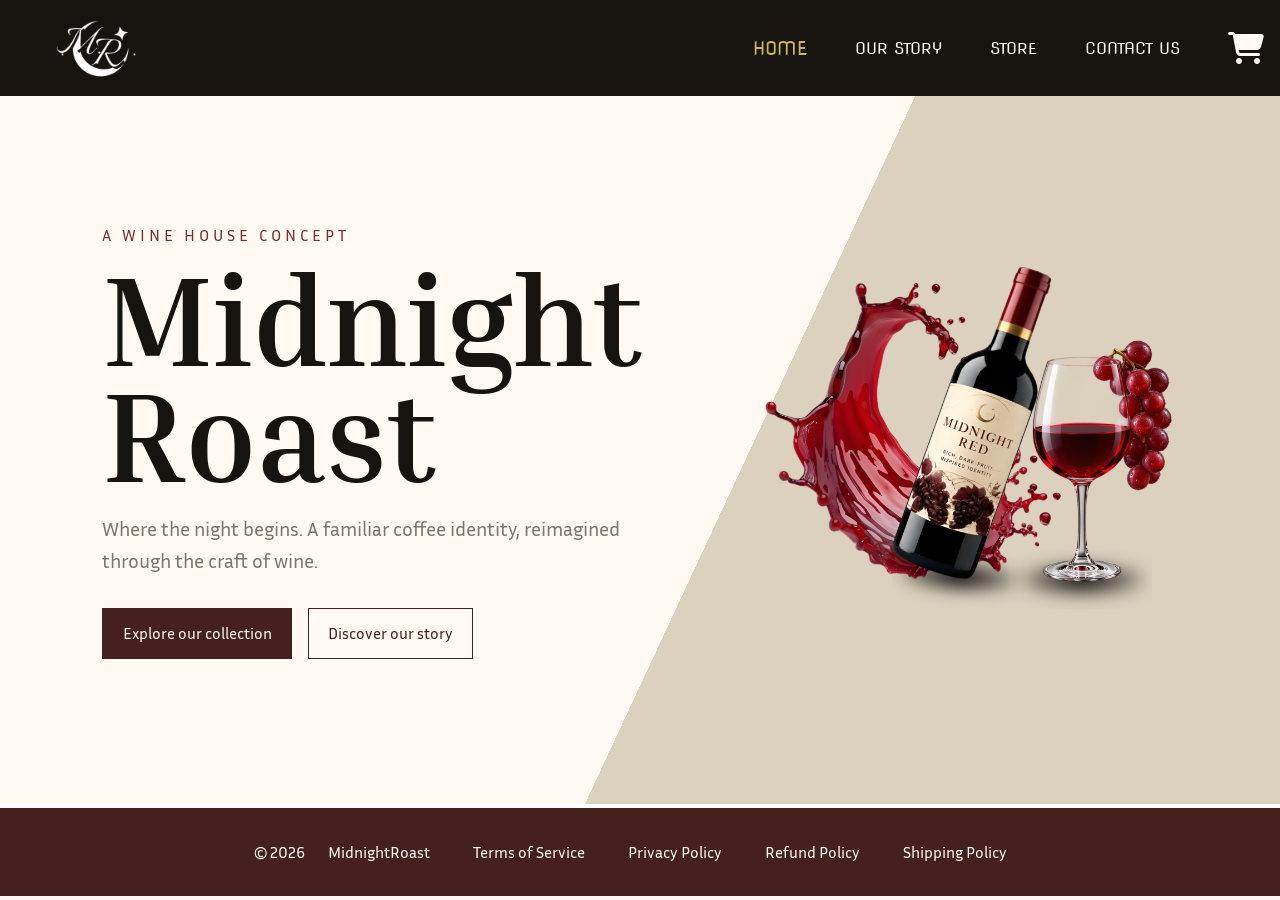
==== index.html @ fdf9b366 "major changes" ====
﻿<!DOCTYPE html>
<html lang="en">
<head>
    <meta charset="UTF-8">
    <meta name="viewport" content="width=device-width, initial-scale=1.0">
    <meta name="description" content="Explore Midnight Roast wines, our story, store, and contact information.">
    <title>Midnight Roast | Welcome</title>
    <link rel="stylesheet" href="styles/main.css">
    <link rel="stylesheet" href="styles/home.css">
    <link href="https://fonts.googleapis.com/css2?family=Nova+Flat&display=swap" rel="stylesheet">
    <link href="https://fonts.googleapis.com/css2?family=Inria+Sans:wght@300;400;700&display=swap" rel="stylesheet">
    <link href="https://fonts.googleapis.com/css2?family=Inria+Serif:wght@300;400;700&display=swap" rel="stylesheet">
    <link href="https://cdnjs.cloudflare.com/ajax/libs/font-awesome/6.4.0/css/all.min.css" rel="stylesheet">
</head>
<body class="home-page" data-root="" data-active-page="home">
    <div data-component="header"></div>

    <main class="site-entry">
        <section class="site-entry__content" aria-labelledby="welcome-title">
            <p class="site-entry__eyebrow">A WINE HOUSE CONCEPT</p>
            <h1 id="welcome-title">Midnight<br>Roast</h1>
            <p>Where the night begins. A familiar coffee identity, reimagined through the craft of wine.</p>
            <nav class="site-entry__links" aria-label="Explore Midnight Roast">
                <a href="pages/main-page.html">Explore our collection</a>
                <a href="pages/our-story.html">Discover our story</a>
            </nav>
        </section>
        <img class="site-entry__image" src="img/wine.png" alt="A bottle from the Midnight Roast wine collection">
    </main>

    <div data-component="auth-modal"></div>
    <div data-component="footer"></div>
    <script src="components/components.js" defer></script>
    <script src="scripts/index.js" defer></script>
</body>
</html>
---- styles/main.css ----
body {
    margin: 0%;
    padding: 0%;
    background-color: #FFF9F2;
}

body > main > .sec1 {
    padding-top: 7rem;
}
.site-entry {
    display: flex;
    min-height: calc(100vh - 6rem);
    box-sizing: border-box;
    align-items: center;
    justify-content: center;
    gap: clamp(2rem, 7vw, 8rem);
    padding: 8rem 8vw 4rem;
    background: linear-gradient(115deg, #FFF9F2 58%, #DCD1BF 58%);
}
.site-entry__content {
    max-width: 36rem;
}
.site-entry__eyebrow {
    color: #782E2E;
    font-family: 'Inria Sans', sans-serif;
    letter-spacing: .25rem;
}
.site-entry__content h1 {
    margin: 1rem 0;
    color: #17140F;
    font-family: 'Inria Serif', serif;
    font-size: clamp(4rem, 10vw, 8rem);
    line-height: .9;
}
.site-entry__content > p:not(.site-entry__eyebrow) {
    color: #7A786D;
    font-family: 'Inria Sans', sans-serif;
    font-size: 1.25rem;
    line-height: 1.6;
}
.site-entry__links {
    display: flex;
    flex-wrap: wrap;
    gap: 1rem;
    margin-top: 2rem;
}
.site-entry__links a {
    padding: .9rem 1.2rem;
    border: 1px solid #46201F;
    background: #46201F;
    color: #FFF9F2;
    font-family: 'Inria Sans', sans-serif;
    text-decoration: none;
}
.site-entry__links a + a {
    background: transparent;
    color: #46201F;
}
.site-entry__image {
    width: min(34vw, 26rem);
    max-height: 65vh;
    object-fit: contain;
}
@media (max-width: 700px) {
    .site-entry {
        flex-direction: column;
        align-items: flex-start;
        gap: 1rem;
        background: #FFF9F2;
        padding-inline: 7vw;
    }
    .site-entry__image {
        align-self: center;
        width: min(70vw, 20rem);
        max-height: 35vh;
    }
}
header {
    position: fixed;
    display: flex;
    justify-content: center;
    align-items: center;
    background-color: #17140F;
    height: 6rem; width: 100%;
    top: 0; gap: 10rem;
    z-index: 20;
}
.Logo img {
    margin: 3rem;
    width: 100px;
    height: auto;
}
header #header {
    display: flex;
    flex-direction: row-reverse;
    width: 1100px;
}
header .menu { 
    display: flex;
    list-style: none;
    gap: 3rem;
    margin-right: 1rem;
}
header .menu li{
    align-content: center;
}
header .menu li a { 
    font-family: 'Nova Flat', sans-serif;
    font-size: 1rem; color: #FFF9F2;
    text-decoration: none;
    transition: color 0.3s;
}
header .menu li a:hover{
    color: #D2B450 ;
}
header .fa-shopping-cart {
    font-size: 2rem; color: #FFF9F2;
    transition: color 0.3s;
}
header .fa-shopping-cart:hover {
    color: #D2B450 ;
}
.auth-modal {
    position: fixed;
    inset: 0;
    width: min(90vw, 440px);
    margin: auto;
    padding: 2.5rem;
    border: 1px solid #D2B450;
    border-radius: 1rem;
    background: #FFF9F2;
    color: #17140F;
    box-shadow: 0 1.5rem 5rem rgb(0 0 0 / 35%);
    font-family: 'Inria Sans', sans-serif;
    text-align: center;
}
.auth-modal::backdrop {
    background: rgb(23 20 15 / 70%);
    backdrop-filter: blur(3px);
}
.auth-modal__close {
    position: absolute;
    top: .75rem;
    right: 1rem;
    border: 0;
    background: transparent;
    color: #46201F;
    font-size: 2rem;
    cursor: pointer;
}
.auth-modal__eyebrow {
    color: #9b7123;
    font-family: 'Nova Flat', sans-serif;
    letter-spacing: .2rem;
}
.auth-modal h2 {
    margin: 1rem 0 .5rem;
    color: #46201F;
    font-family: 'Inria Serif', serif;
    font-size: 2rem;
}
.auth-modal__actions {
    display: flex;
    justify-content: center;
    gap: 1rem;
    margin-top: 1.75rem;
}
.auth-modal__button {
    min-width: 7rem;
    padding: .8rem 1.2rem;
    border: 1px solid #46201F;
    border-radius: .35rem;
    color: #46201F;
    text-decoration: none;
    transition: background-color .2s ease, color .2s ease;
}
.auth-modal__button--primary,
.auth-modal__button:hover {
    background: #46201F;
    color: #FFF9F2;
}
.auth-modal__button--primary:hover {
    background: #782E2E;
}
footer {
    display: flex;
    justify-content: center;
    align-items: center;
    font-family: 'Inria Sans', sans-serif;
    border-top: 4px solid white;
    background-color: #46201F; padding: 20px 40px;
    font-size: 16px; height: 3rem;
}
footer nav {
    color: #FFF9F2;
}
footer a {
    padding: 0 20px;
    color: #FFF9F2;
    text-decoration: none;
    transition: color 0.3s ease;
}
footer a:hover {
  color: #D2B450;             
}
---- styles/home.css ----
#home {
    color: #D2B450 ;
    font-size: 1.1rem;
}
body.home-page .sec1 {
    display: flex;
    justify-content: center;
    align-items: center;
    position: relative;
    height: 800px;
}
.triangle {
    position: absolute;
    height: 100%;
    top: 0; right: 0; bottom: 0; left: 0;
    background: #DCD1BF;
    clip-path: polygon(76% 0, 100% 0, 100% 100%, 53% 100%);
    z-index: -1; overflow: hidden;
}
body.home-page .container1 {
    margin: 10rem;
    width: 500px;
    z-index: 1;
}
body.home-page .container1 h2 {
    font-family: 'Inria Sans', sans-serif;
    font-weight: 500; font-size: 18px; letter-spacing: 5px;
    color: #782E2E;
    margin: 0;
}
body.home-page .container1 h1 {
    font-family: 'Inria Serif', sans-serif;
    font-weight: bold; font-size: 138px; 
    color: #17140F;
    margin: 0; margin-bottom: -40px;
}
body.home-page .container1 p {
    font-family: 'Inria Sans', sans-serif;
    font-weight: bold; font-size: 26px;
    color: #7A786D;
    margin: 30; margin-top: 3rem;
}
.btn-shop {
    margin: 25px;
    border: none; 
    padding: 30px 20px;
    box-shadow: 2px 4px 6px rgba(0, 0, 0, 0.8);
    background-color: #17140F;
    color: white; font-size: 1rem; letter-spacing: 5px;
    font-family: 'Inria Sans', sans-serif;
    cursor: pointer;

    transition: transform 0.4s ease, box-shadow 0.4s ease;
    transform-origin: center;
}
.btn-shop:hover {
  transform: scale(1.15); 
  box-shadow: 4px 6px 12px rgba(0, 0, 0, 0.8);
  color: #ffc919;
}
.wine-img {
    width: 100%; max-width: 800px;
    height: auto;
    margin-right: 10rem;
}

body.home-page .sec2 {
    height: 800px; 
    margin-top: -50px;
    background-image: url('../img/winery.png');
    background-size: cover;
    background-position: center;
    background-repeat: no-repeat;
}
body.home-page .sec2 h2 {
    text-align: center;   
    font-family: 'Inria Serif', sans-serif;
    font-size: 3rem; color: white;
}
body.home-page .sec2 h3 {
    margin-top: -30px;
    text-align: center;
    font-family: 'Inria Sans', sans-serif;
    font-size: 1.5rem; font-weight: 400; color: white; 
}

body.home-page .sec3 {
    height: 1050px;
    justify-items: center;
    align-content: center;
}
body.home-page .text {
    padding: 20px;
    text-align: center;
    width: 60%; 
}
body.home-page .text h2 {
    font-family: 'Inria Serif', sans-serif;
    font-size: 2rem; color: #9b7123;
    margin: 0%;
}
body.home-page .text p {
    font-family: 'Inria Sans', sans-serif;
    font-size: 1rem; font-weight: 600; color: #782E2E; 
}
body.home-page .sec3 .container2 {
    display: flex; 
    justify-content: space-evenly;
    gap: 15rem;
}
body.home-page .sec3 .box {
    width: 20rem; height: auto;
}
body.home-page .sec3 .box img {
    box-shadow: 4px 6px 12px rgba(0, 0, 0, 0.4);
    border: 3px  solid #782E2E;
    margin-bottom: 1.5rem;
    width: 100%;
    height: auto;

    transition: transform 0.3s ease;
}
body.home-page .sec3 .box img:hover {
    border: 3px solid #9b7123;
    box-shadow: 4px 6px 12px rgba(0, 0, 0, 0.4);
    transform: scale(1.05); 
}
body.home-page .sec3 .box a {
    font-family: 'Inria Sans', sans-serif;
    font-size: 20px; font-weight: 500; color: #782E2E; 
    text-decoration: none;
}
body.home-page .sec3 .box a:hover {
    text-decoration: underline;
}
.circle-wrap {
    margin-top: 1.5rem; padding-top: 2.5rem;
    height: 250px; width: 100%;
    overflow: hidden;
    display: flex;
    justify-content: center;
    background-color: #17140F;
    border-radius: 40px;
    box-shadow: inset 0 0 5px #fff, inset 0 0 15px #ffa9c3, inset 0 0 30px #ff3e78; 
}
.circle {
    position: relative;
    justify-items: center;
    align-content: center;
    background: radial-gradient( #371146  50%, #1a0411 70%, #542268 100%);
    height: 500px; width: 500px; 
    border: 4px solid #9b7123;
    border-radius: 50%;
    overflow: hidden;
}
.wave1, .wave2, .wave3 {
    position: absolute;
    top: 10%;
    width: 700px; height: 700px;
    border-radius: 42%;
    animation: wave linear infinite;
    z-index: 0;

    transition: background 0.8s ease;
}
.wave1 {
  background: rgba(175, 49, 49, 0.5);
  animation-duration: 12s;
  opacity: 0.7;
  filter: blur(20px);
}
.wave2 {
  background: rgba(120, 46, 46, 0.5);
  animation-duration: 7s;
  opacity: 0.3;
}
.wave3 {
  background: linear-gradient(135deg, rgba(210, 180, 80, 0.5), rgba(120, 46, 46, 1));
  animation-duration: 11s;
  opacity: 0.8;
  filter: blur(30px);
}
.smallCircle {
    position: relative;
    justify-items: center;
    align-items: center;
    z-index: 1;
    height: 250px; width: 250px;
    border: 4px solid #9b7123;
    border-radius: 50%;
    background: radial-gradient(#5e1a1a 20%,#7a2424 60%, #1a0411 100%);
}
#circleText {
    position: absolute;
    font-family: 'Inria Sans', sans-serif;
    font-size: 18px; font-weight: 400; color: #fff;
    text-align: center;
    padding: 10px; margin-top: 4rem;
    opacity: 0;

    transition: opacity 0.6s ease;
}
#circleText.show {
  opacity: 1;
}
@keyframes wave {
  to { transform: rotate(360deg); }
}

body.home-page .sec4 {
    height: 900px;
    background: linear-gradient(to bottom, #200001, #46201F);
    border-top-left-radius: 2rem; border-top-right-radius: 2rem;
}
body.home-page .sec4 .container3 {
    display: flex;
    align-items: center;
    justify-content: center;
    height: 100%;
    width: 100%;
}
body.home-page .sec4 .container3 img {
    height: 100%;
    width: 50%;
    max-width: 70%;
    object-fit: cover;
    border-top-left-radius: 2rem;
}
body.home-page .sec4 .container3 div {
    width: 50%;
    display: flex;
    align-items: center;
    flex-direction: column;
}
body.home-page .sec4 .container3 h3 {
    font-family: 'Inria Serif', sans-serif;
    font-weight: 500; font-size: 68px; color: white;
    text-align: center; margin: 5rem;
}
body.home-page .sec4 .container3 button{
    padding: 20px 35px;
    width: 20rem;
}
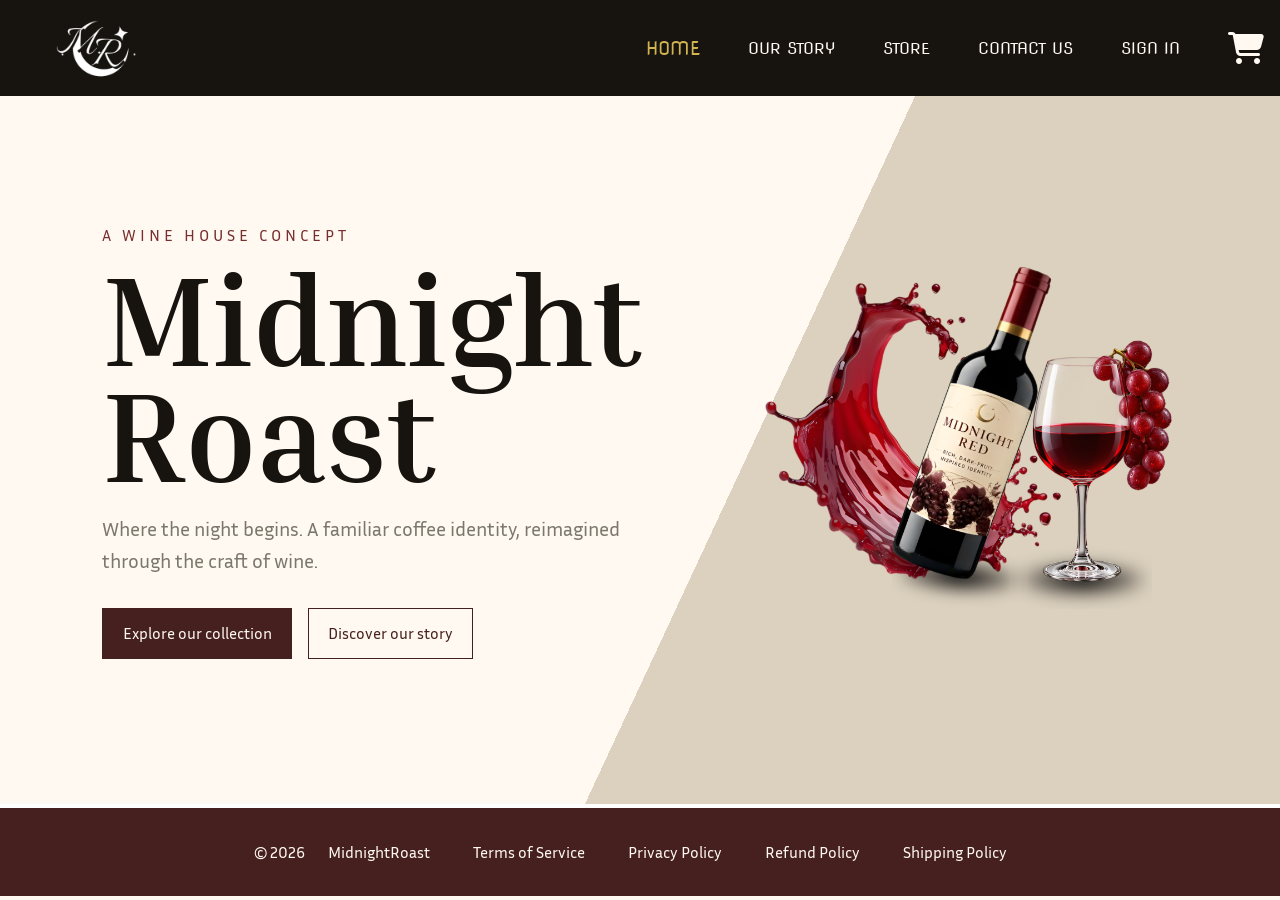
==== commit 21946fc8: "- added dummy hardcoded accounts - added the customer page where they can see the products - added a" ====
--- a/index.html
+++ b/index.html
@@ -21,7 +21,7 @@
             <h1 id="welcome-title">Midnight<br>Roast</h1>
             <p>Where the night begins. A familiar coffee identity, reimagined through the craft of wine.</p>
             <nav class="site-entry__links" aria-label="Explore Midnight Roast">
-                <a href="pages/main-page.html">Explore our collection</a>
+                <a href="pages/wines.html">Explore our collection</a>
                 <a href="pages/our-story.html">Discover our story</a>
             </nav>
         </section>
--- a/styles/main.css
+++ b/styles/main.css
@@ -159,19 +159,41 @@
     font-family: 'Inria Serif', serif;
     font-size: 2rem;
 }
-.auth-modal__actions {
-    display: flex;
-    justify-content: center;
-    gap: 1rem;
-    margin-top: 1.75rem;
+.auth-modal__email-form {
+    display: grid;
+    gap: .65rem;
+    margin-top: 1.5rem;
+    text-align: left;
+}
+.auth-modal__email-form label {
+    color: #46201F;
+    font-weight: 700;
+}
+.auth-modal__email-form input {
+    box-sizing: border-box;
+    width: 100%;
+    padding: .85rem 1rem;
+    border: 1px solid #9b7123;
+    border-radius: .35rem;
+    background: #fff;
+    color: #17140F;
+    font: inherit;
 }
 .auth-modal__button {
-    min-width: 7rem;
+    display: inline-flex;
+    box-sizing: border-box;
+    width: 100%;
+    align-items: center;
+    justify-content: center;
+    gap: .65rem;
     padding: .8rem 1.2rem;
     border: 1px solid #46201F;
     border-radius: .35rem;
     color: #46201F;
-    text-decoration: none;
+    background: transparent;
+    font: inherit;
+    text-decoration: none;
+    cursor: pointer;
     transition: background-color .2s ease, color .2s ease;
 }
 .auth-modal__button--primary,
@@ -182,6 +204,31 @@
 .auth-modal__button--primary:hover {
     background: #782E2E;
 }
+.auth-modal__divider {
+    display: flex;
+    align-items: center;
+    gap: .75rem;
+    margin: 1rem 0;
+    color: #7A786D;
+}
+.auth-modal__divider::before,
+.auth-modal__divider::after {
+    height: 1px;
+    flex: 1;
+    background: #d8cfc2;
+    content: "";
+}
+.auth-modal__status {
+    min-height: 1.25rem;
+    margin: .8rem 0 0;
+    color: #782E2E;
+    font-size: .9rem;
+}
+.auth-modal__signup-note {
+    margin-bottom: 0;
+    color: #7A786D;
+    font-size: .9rem;
+}
 footer {
     display: flex;
     justify-content: center;
--- a/styles/home.css
+++ b/styles/home.css
@@ -41,6 +41,7 @@
     margin: 30; margin-top: 3rem;
 }
 .btn-shop {
+    display: inline-block;
     margin: 25px;
     border: none; 
     padding: 30px 20px;
@@ -49,6 +50,7 @@
     color: white; font-size: 1rem; letter-spacing: 5px;
     font-family: 'Inria Sans', sans-serif;
     cursor: pointer;
+    text-decoration: none;
 
     transition: transform 0.4s ease, box-shadow 0.4s ease;
     transform-origin: center;
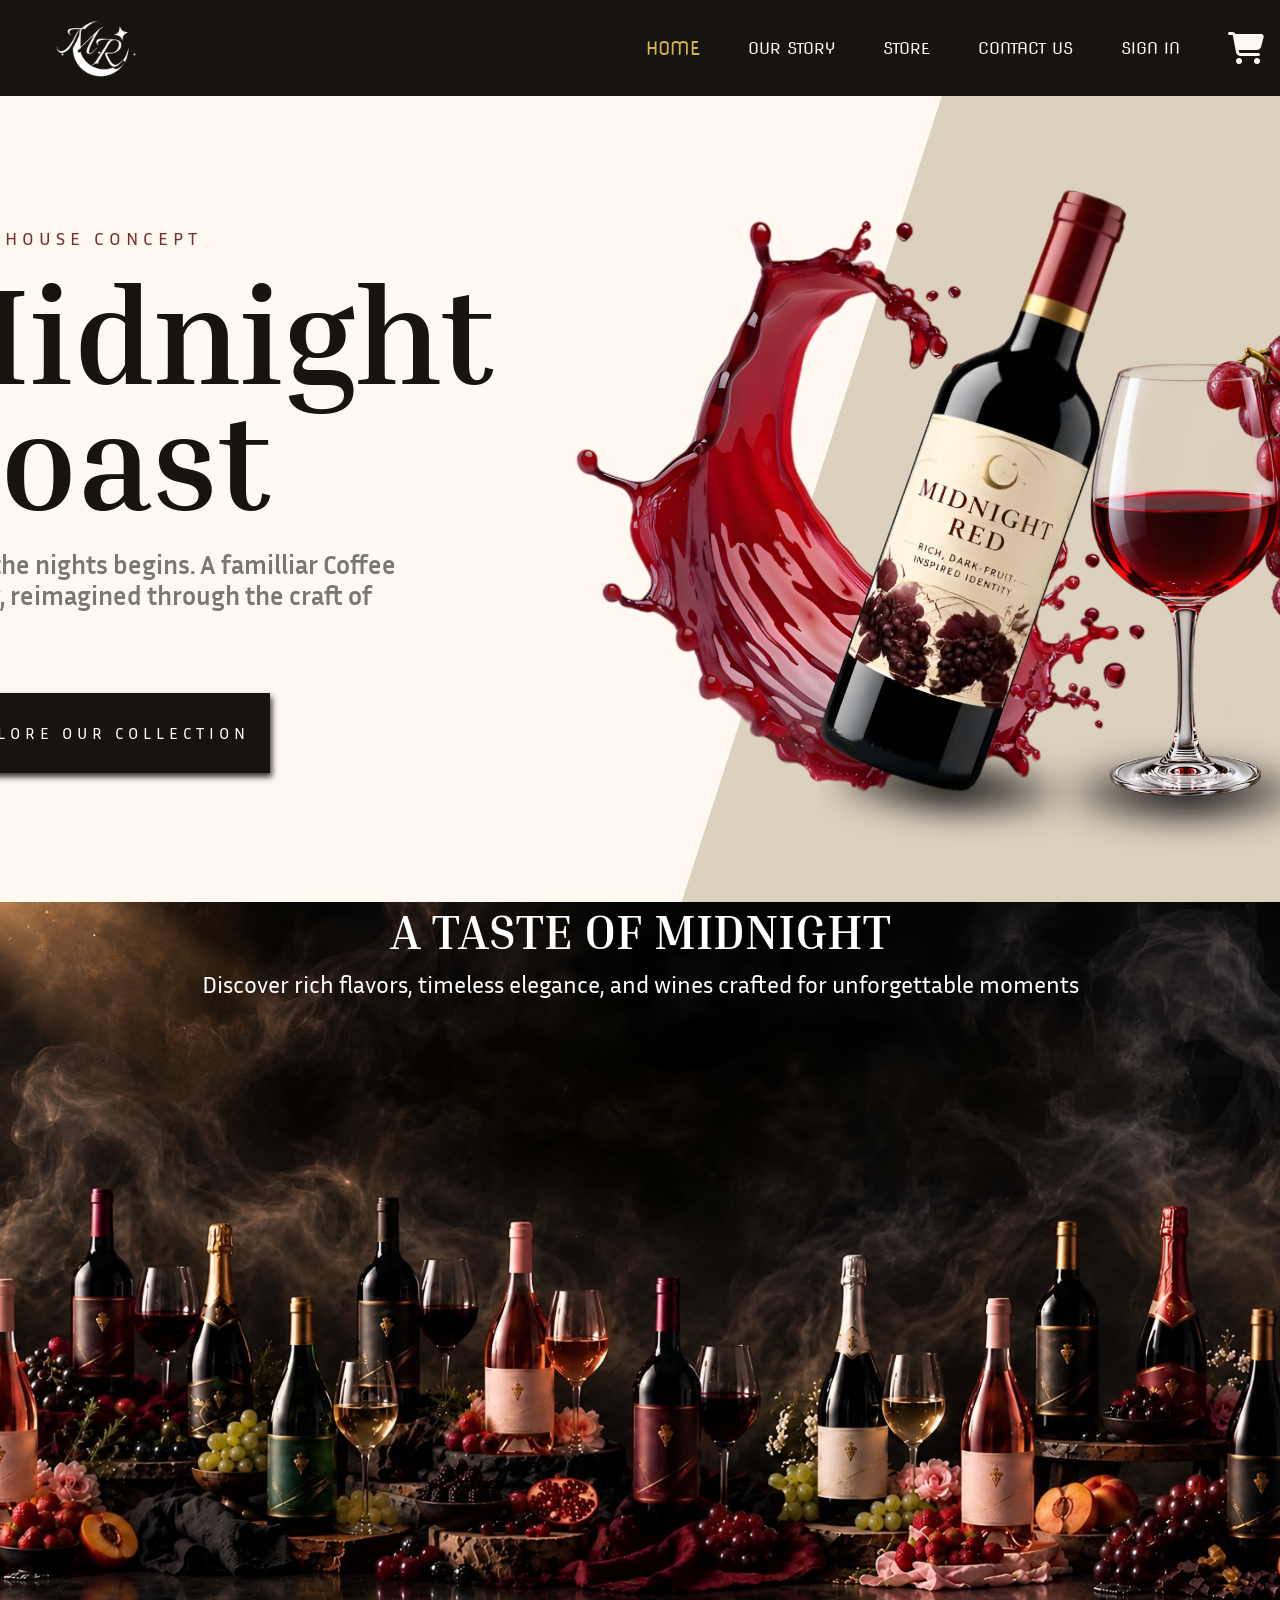
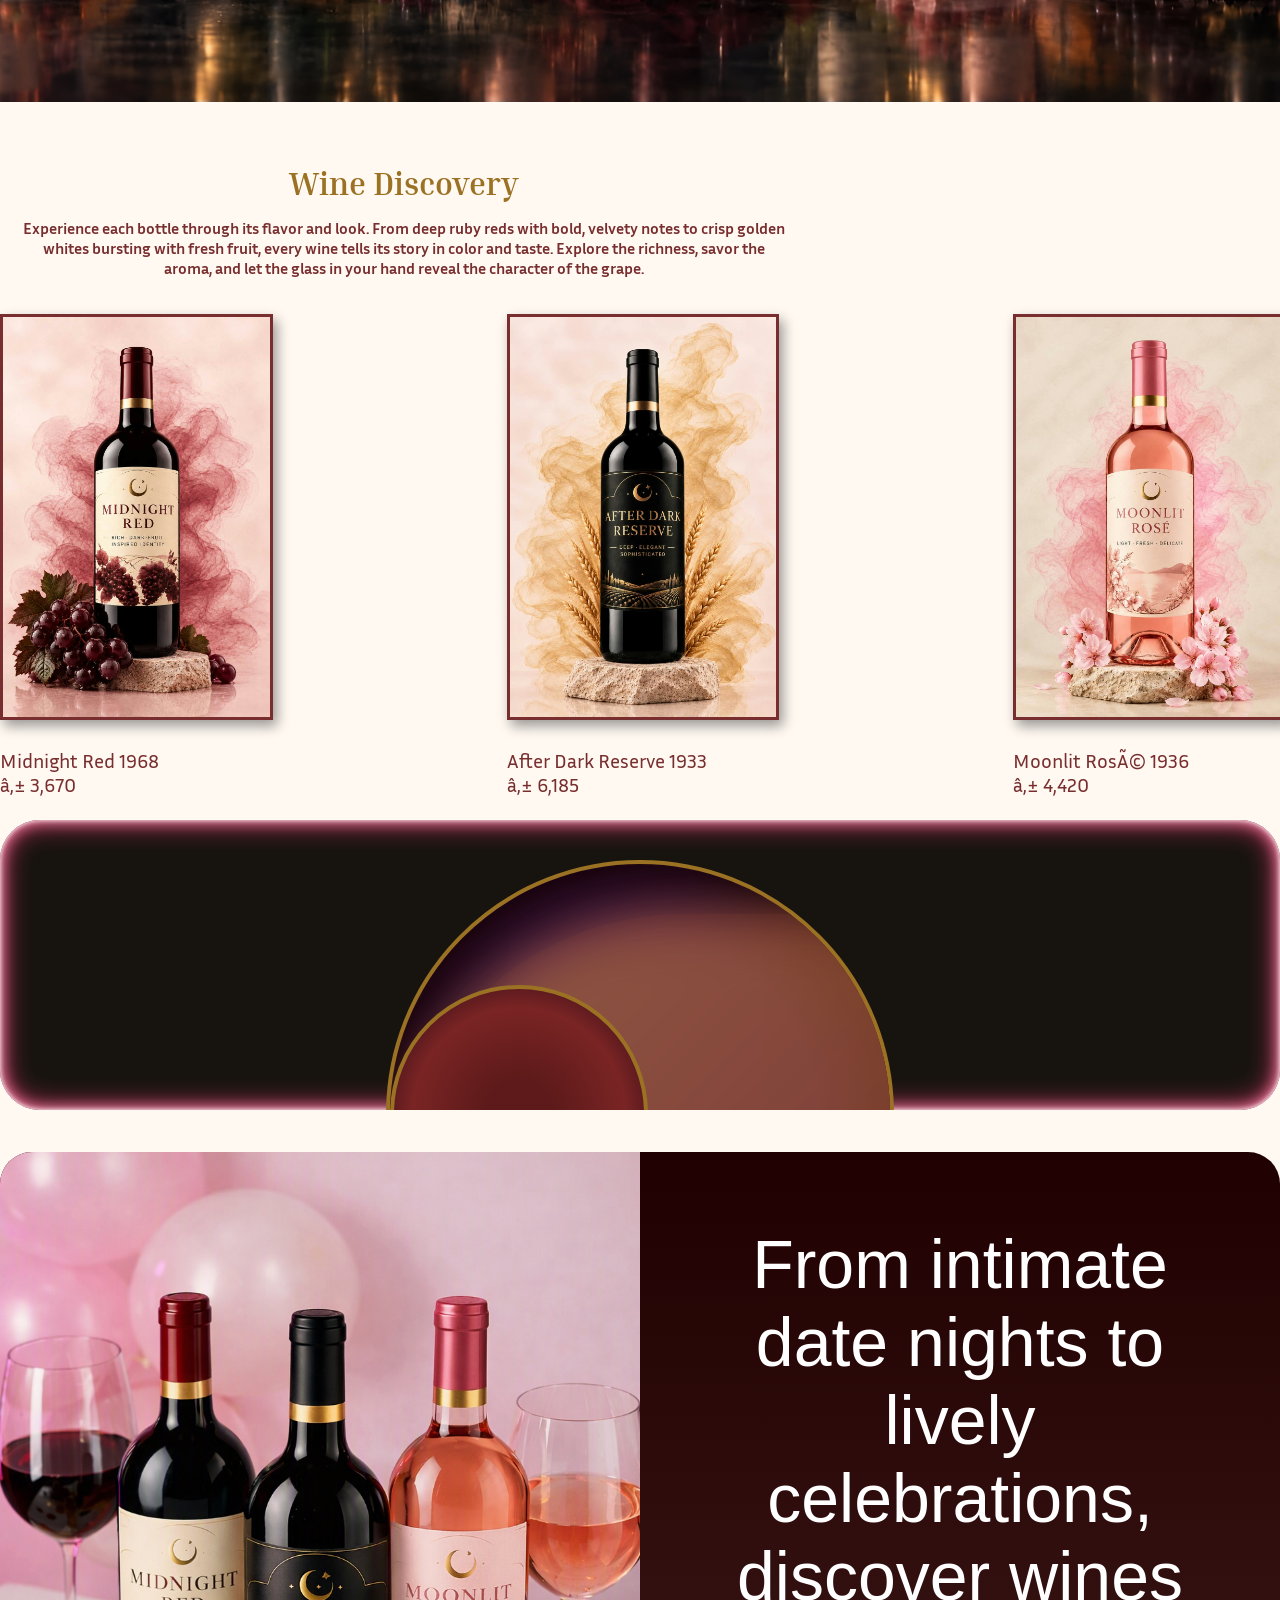
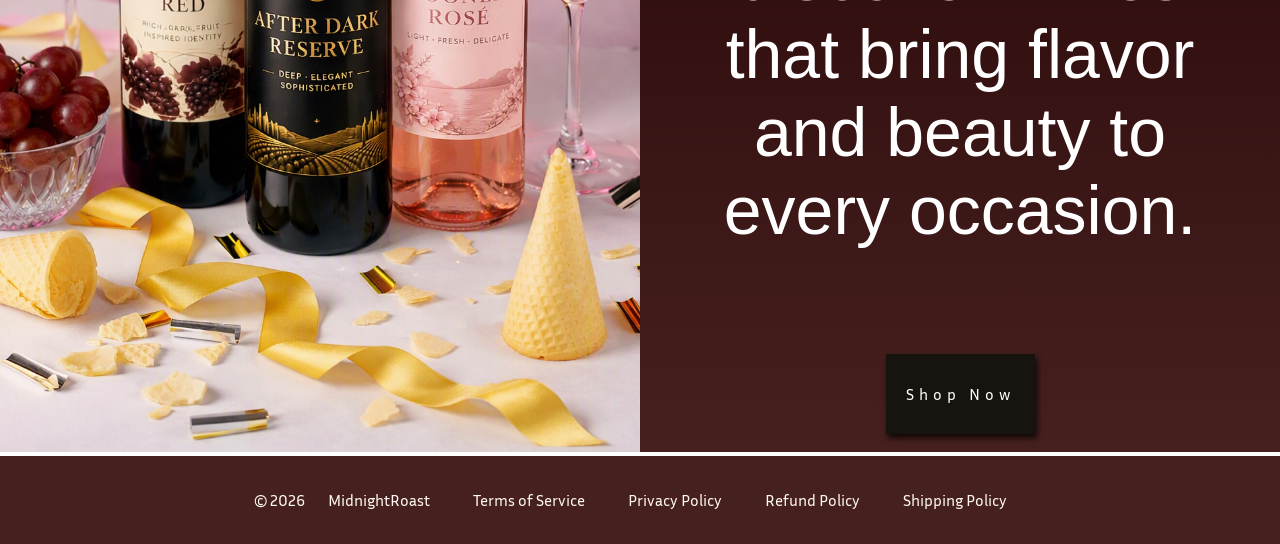
==== commit 83d524c3: "first commit" ====
--- a/index.html
+++ b/index.html
@@ -1,37 +1,91 @@
 ﻿<!DOCTYPE html>
 <html lang="en">
 <head>
-    <meta charset="UTF-8">
-    <meta name="viewport" content="width=device-width, initial-scale=1.0">
-    <meta name="description" content="Explore Midnight Roast wines, our story, store, and contact information.">
-    <title>Midnight Roast | Welcome</title>
-    <link rel="stylesheet" href="styles/main.css">
-    <link rel="stylesheet" href="styles/home.css">
+    <link rel="stylesheet" href="../styles/main.css">
+    <link rel="stylesheet" href="../styles/home.css">
     <link href="https://fonts.googleapis.com/css2?family=Nova+Flat&display=swap" rel="stylesheet">
     <link href="https://fonts.googleapis.com/css2?family=Inria+Sans:wght@300;400;700&display=swap" rel="stylesheet">
     <link href="https://fonts.googleapis.com/css2?family=Inria+Serif:wght@300;400;700&display=swap" rel="stylesheet">
     <link href="https://cdnjs.cloudflare.com/ajax/libs/font-awesome/6.4.0/css/all.min.css" rel="stylesheet">
+    <!-- links --->
+    <meta charset="UTF-8">
+    <meta name="viewport" content="width=device-width, initial-scale=1">
+    <title>Midnight Roast</title>
+    <meta name="description" content="this is our website for our project in our PA1... this website includes a non exisisting product of wine called Midnight Roast">
 </head>
-<body class="home-page" data-root="" data-active-page="home">
+<body class="home-page" data-root="../" data-active-page="home">
     <div data-component="header"></div>
+<main>
+    <section class="sec1">
+        <div class="triangle" aria-hidden="true"></div>
+        <div class="container1">
+            <h2>A WINE HOUSE CONCEPT</h2>
+            <h1>Midnight</h1><h1>Roast</h1>
+            <p>Where the nights begins. A familliar Coffee identity, reimagined through the craft of wine.</p>
 
-    <main class="site-entry">
-        <section class="site-entry__content" aria-labelledby="welcome-title">
-            <p class="site-entry__eyebrow">A WINE HOUSE CONCEPT</p>
-            <h1 id="welcome-title">Midnight<br>Roast</h1>
-            <p>Where the night begins. A familiar coffee identity, reimagined through the craft of wine.</p>
-            <nav class="site-entry__links" aria-label="Explore Midnight Roast">
-                <a href="pages/wines.html">Explore our collection</a>
-                <a href="pages/our-story.html">Discover our story</a>
-            </nav>
-        </section>
-        <img class="site-entry__image" src="img/wine.png" alt="A bottle from the Midnight Roast wine collection">
-    </main>
+            <a class="btn-shop" href="wines.html">EXPLORE OUR COLLECTION</a>
+        </div>
+        <img src="../img/wine.png" alt="bottle-wine" class="wine-img">
+    </section>
 
-    <div data-component="auth-modal"></div>
+    <section class="sec2">  
+        <h2>A TASTE OF MIDNIGHT</h2>
+        <h3>Discover rich flavors, timeless elegance, and wines crafted for unforgettable moments</h3>
+    </section>
+
+    <section class="sec3">
+        <div class="text">
+            <h2>Wine Discovery</h2>
+            <p>
+                Experience each bottle through its flavor and look. From deep ruby reds with bold, velvety notes to 
+                crisp golden whites bursting with fresh fruit, every wine tells its story in color and taste. Explore
+                the richness, savor the aroma, and let the glass in your hand reveal the character of the grape.
+            </p>
+        </div>
+        <div class="container2" >
+            <div class="box" data-color="#782E2E" data-text="Midnight Red">
+                <a href="store.html"><img src="../img/red.png" alt="bottle-wine-Red/flavor"></a>
+                <a href="">Midnight Red 1968 <br>â‚± 3,670</a>
+            </div>
+            <div class="box" data-color="#fff" data-text="After Dark Reserve">
+                <a href="store.html"><img src="../img/dark.png" alt="Dark"></a>
+                <a href="">After Dark Reserve 1933 <br>â‚± 6,185</a>
+            </div>
+            <div class="box" data-color="#b87389" data-text="Moonlit RosÃ©">
+                <a href="store.html"><img src="../img/rose.png" alt="Rose"></a>
+                <a href="">Moonlit RosÃ© 1936 <br>â‚± 4,420</a>
+            </div>
+        </div>
+        <div class="circle-wrap" id="circle">
+            <div class="circle">
+                <div class="wave1"></div>
+                <div class="wave2"></div>
+                <div class="wave3"></div>
+                <div class="smallCircle">
+                    <p id="circleText"></p>
+                </div>
+            </div>
+        </div>
+    </section>
+
+    <section class="sec4">
+        <div class="container3">
+            <img src="../img/wines.png" alt="wines">
+            <div>
+            <h3>From intimate date nights to lively celebrations, discover wines that bring flavor and beauty to every occasion.</h3>
+            <a class="btn-shop" href="wines.html">Shop Now</a>
+            </div>
+        </div>
+    </section>
+
     <div data-component="footer"></div>
-    <script src="components/components.js" defer></script>
-    <script src="scripts/index.js" defer></script>
+</main>
+
+<div data-component="auth-modal"></div>
+
+<!--JS-->
+<script src="../components/components.js" defer></script>
+    <script src="../scripts/index.js" defer></script>
 </body>
 </html>
 
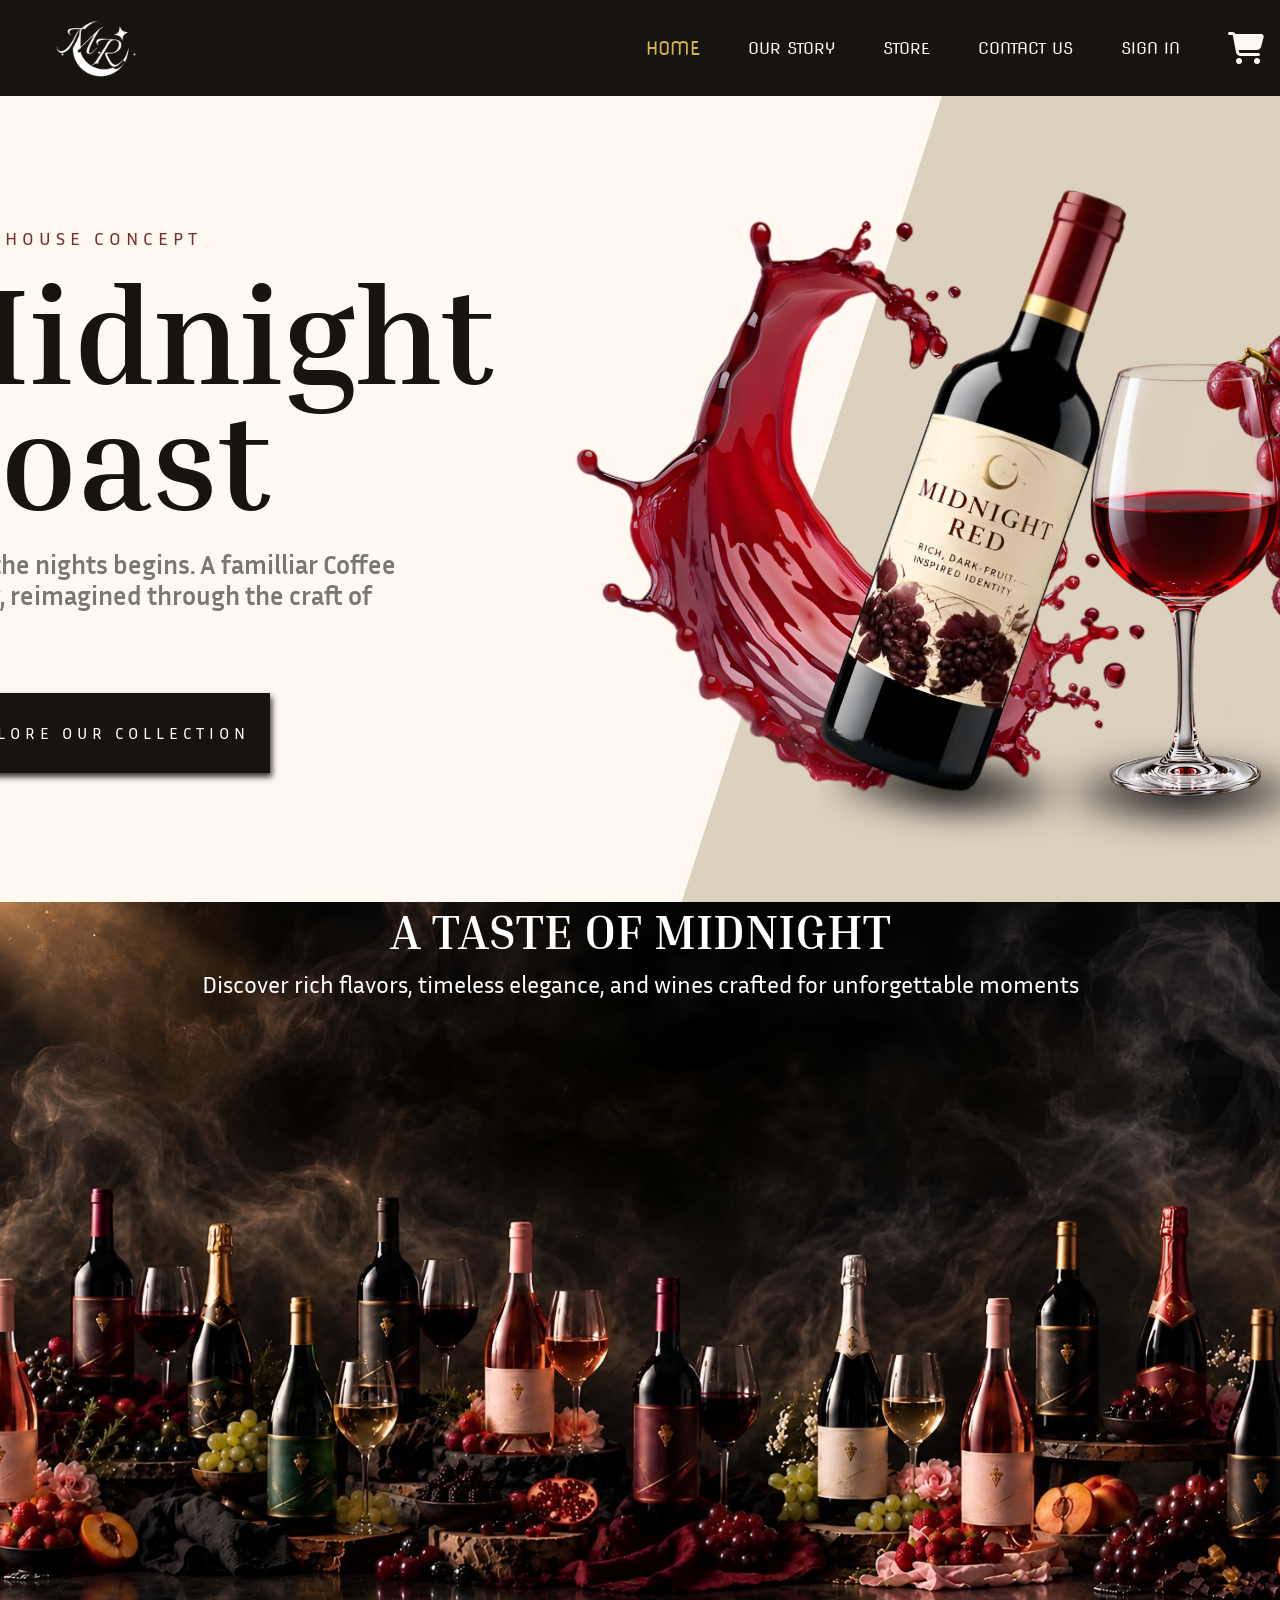
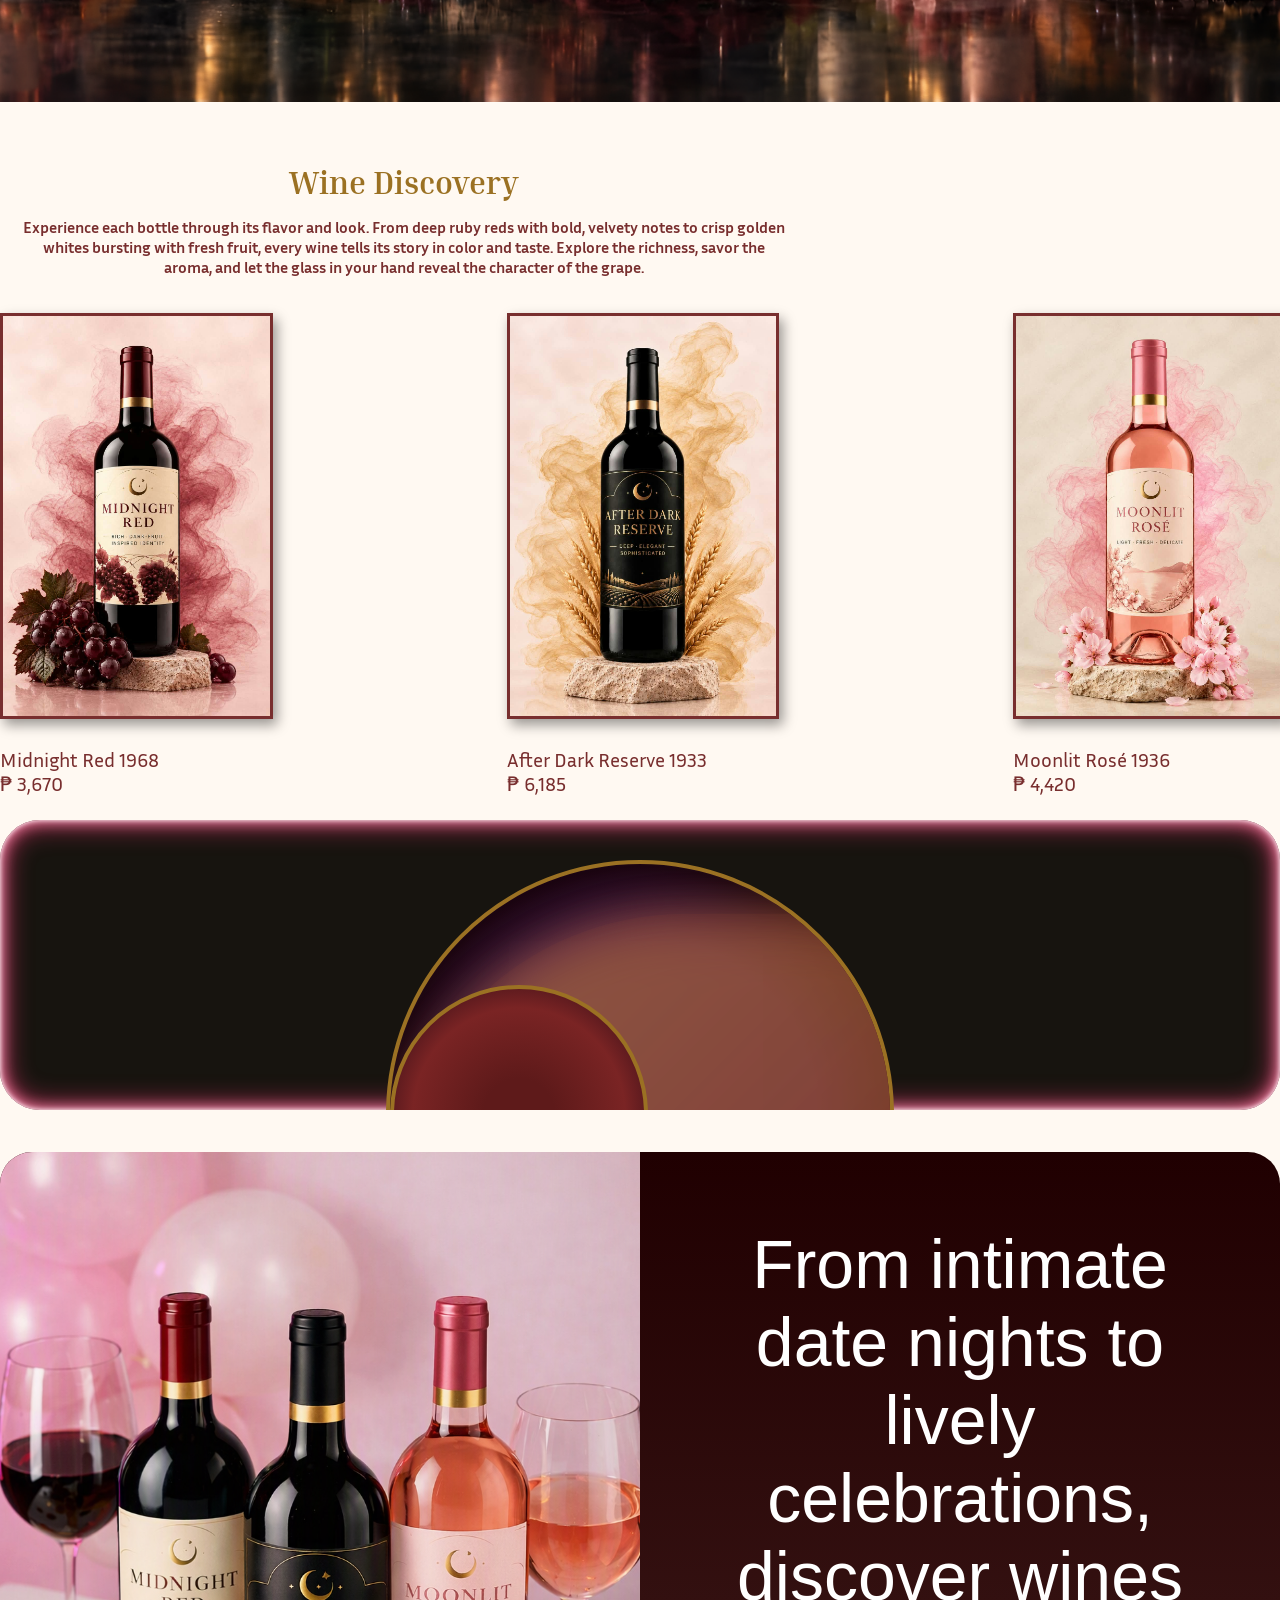
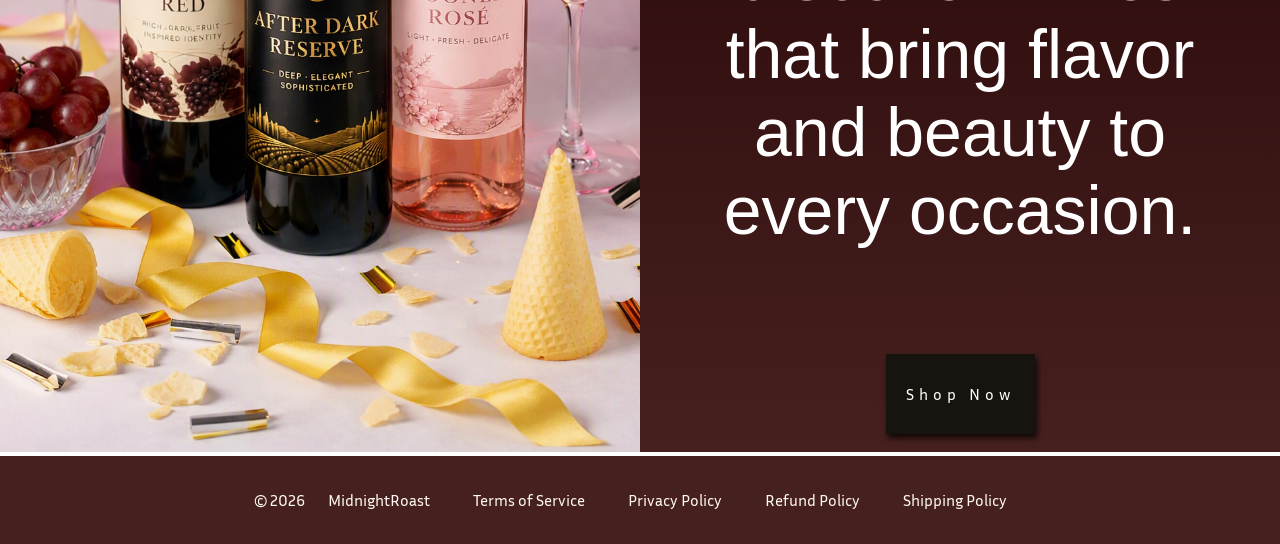
==== commit 5dbe5afb: "linked the button of the shop from the main page" ====
--- a/index.html
+++ b/index.html
@@ -1,8 +1,8 @@
-﻿<!DOCTYPE html>
+<!DOCTYPE html>
 <html lang="en">
 <head>
-    <link rel="stylesheet" href="../styles/main.css">
-    <link rel="stylesheet" href="../styles/home.css">
+    <link rel="stylesheet" href="styles/main.css">
+    <link rel="stylesheet" href="styles/home.css">
     <link href="https://fonts.googleapis.com/css2?family=Nova+Flat&display=swap" rel="stylesheet">
     <link href="https://fonts.googleapis.com/css2?family=Inria+Sans:wght@300;400;700&display=swap" rel="stylesheet">
     <link href="https://fonts.googleapis.com/css2?family=Inria+Serif:wght@300;400;700&display=swap" rel="stylesheet">
@@ -13,7 +13,7 @@
     <title>Midnight Roast</title>
     <meta name="description" content="this is our website for our project in our PA1... this website includes a non exisisting product of wine called Midnight Roast">
 </head>
-<body class="home-page" data-root="../" data-active-page="home">
+<body class="home-page" data-root="" data-active-page="home">
     <div data-component="header"></div>
 <main>
     <section class="sec1">
@@ -23,9 +23,9 @@
             <h1>Midnight</h1><h1>Roast</h1>
             <p>Where the nights begins. A familliar Coffee identity, reimagined through the craft of wine.</p>
 
-            <a class="btn-shop" href="wines.html">EXPLORE OUR COLLECTION</a>
+            <a class="btn-shop" href="pages/wines.html">EXPLORE OUR COLLECTION</a>
         </div>
-        <img src="../img/wine.png" alt="bottle-wine" class="wine-img">
+        <img src="img/wine.png" alt="bottle-wine" class="wine-img">
     </section>
 
     <section class="sec2">  
@@ -44,16 +44,16 @@
         </div>
         <div class="container2" >
             <div class="box" data-color="#782E2E" data-text="Midnight Red">
-                <a href="store.html"><img src="../img/red.png" alt="bottle-wine-Red/flavor"></a>
-                <a href="">Midnight Red 1968 <br>â‚± 3,670</a>
+                <a href="store.html"><img src="img/red.png" alt="bottle-wine-Red/flavor"></a>
+                <a href="">Midnight Red 1968 <br>₱ 3,670</a>
             </div>
             <div class="box" data-color="#fff" data-text="After Dark Reserve">
-                <a href="store.html"><img src="../img/dark.png" alt="Dark"></a>
-                <a href="">After Dark Reserve 1933 <br>â‚± 6,185</a>
+                <a href="store.html"><img src="img/dark.png" alt="Dark"></a>
+                <a href="">After Dark Reserve 1933 <br>₱ 6,185</a>
             </div>
-            <div class="box" data-color="#b87389" data-text="Moonlit RosÃ©">
-                <a href="store.html"><img src="../img/rose.png" alt="Rose"></a>
-                <a href="">Moonlit RosÃ© 1936 <br>â‚± 4,420</a>
+            <div class="box" data-color="#b87389" data-text="Moonlit Rosé">
+                <a href="store.html"><img src="img/rose.png" alt="Rose"></a>
+                <a href="">Moonlit Rosé 1936 <br>₱ 4,420</a>
             </div>
         </div>
         <div class="circle-wrap" id="circle">
@@ -70,10 +70,10 @@
 
     <section class="sec4">
         <div class="container3">
-            <img src="../img/wines.png" alt="wines">
+            <img src="img/wines.png" alt="wines">
             <div>
             <h3>From intimate date nights to lively celebrations, discover wines that bring flavor and beauty to every occasion.</h3>
-            <a class="btn-shop" href="wines.html">Shop Now</a>
+            <a class="btn-shop" href="pages/wines.html">Shop Now</a>
             </div>
         </div>
     </section>
@@ -84,8 +84,8 @@
 <div data-component="auth-modal"></div>
 
 <!--JS-->
-<script src="../components/components.js" defer></script>
-    <script src="../scripts/index.js" defer></script>
+<script src="components/components.js" defer></script>
+    <script src="scripts/index.js" defer></script>
 </body>
 </html>
 
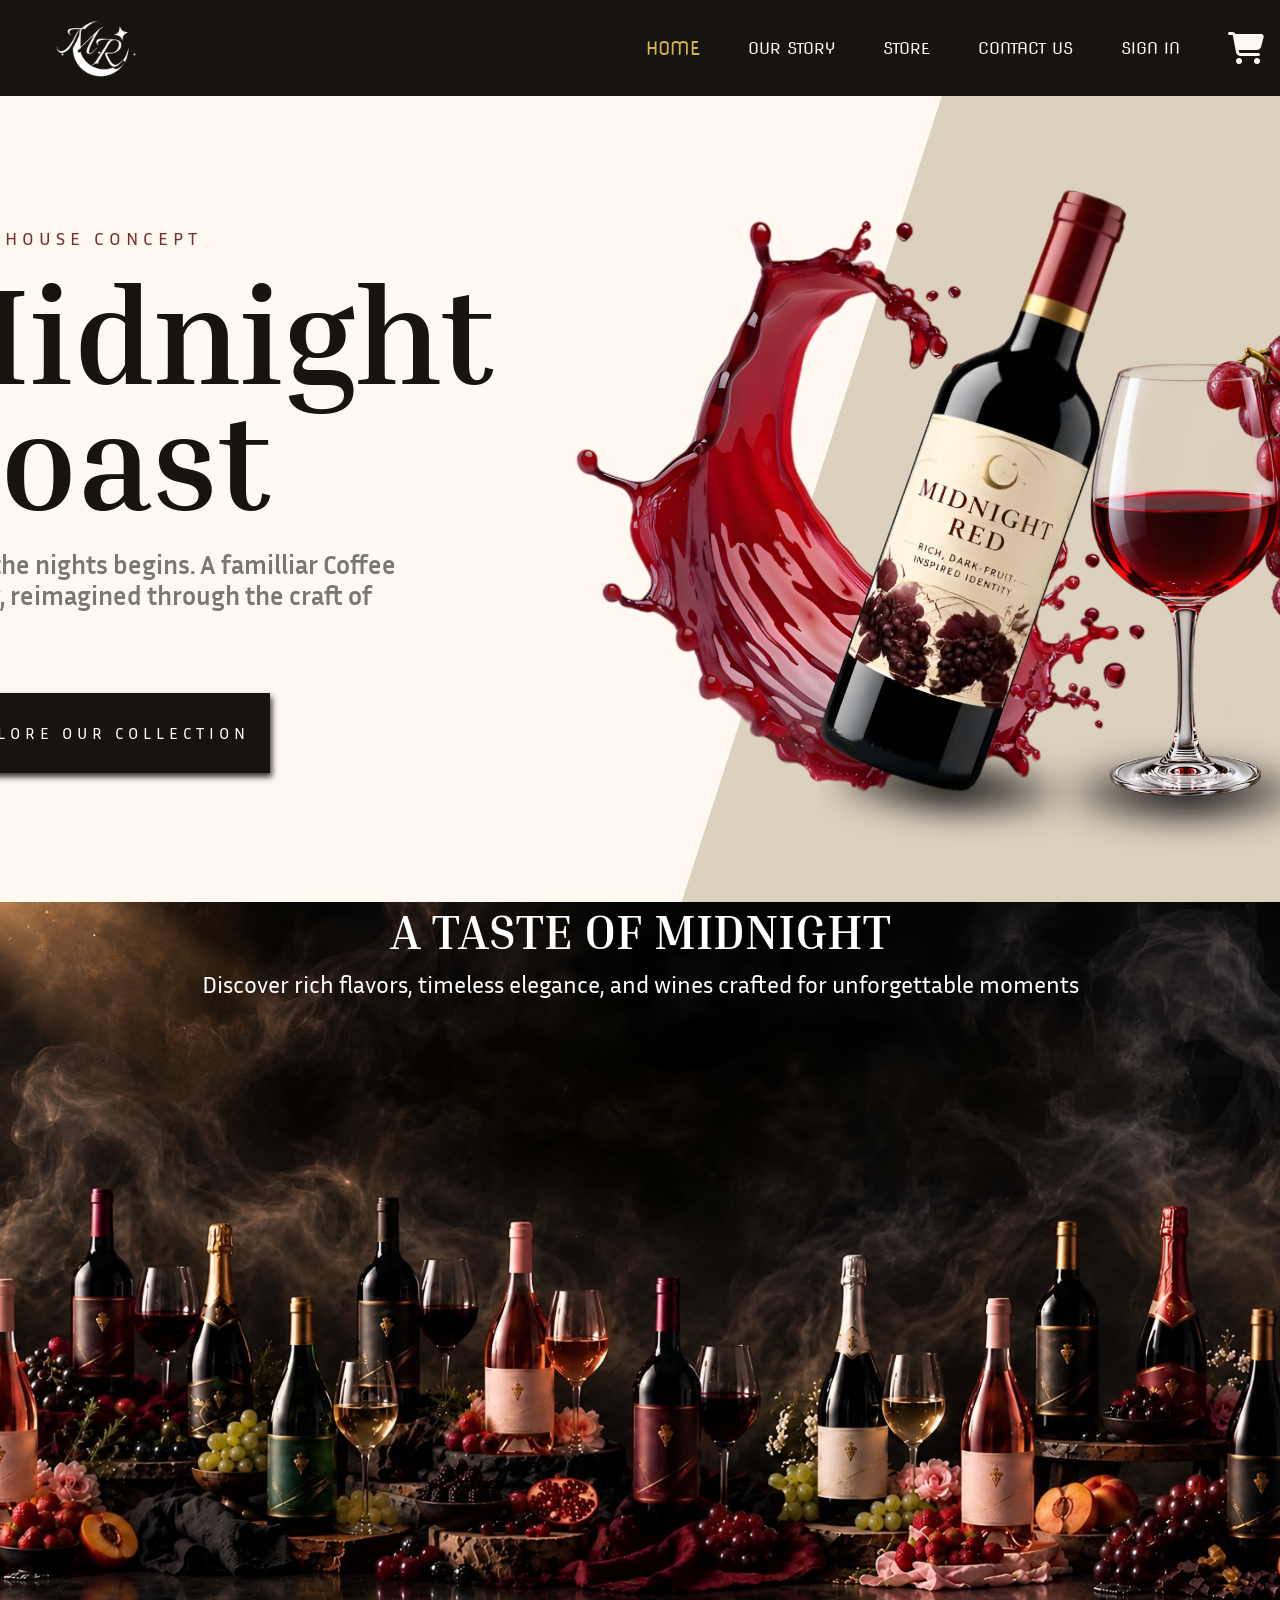
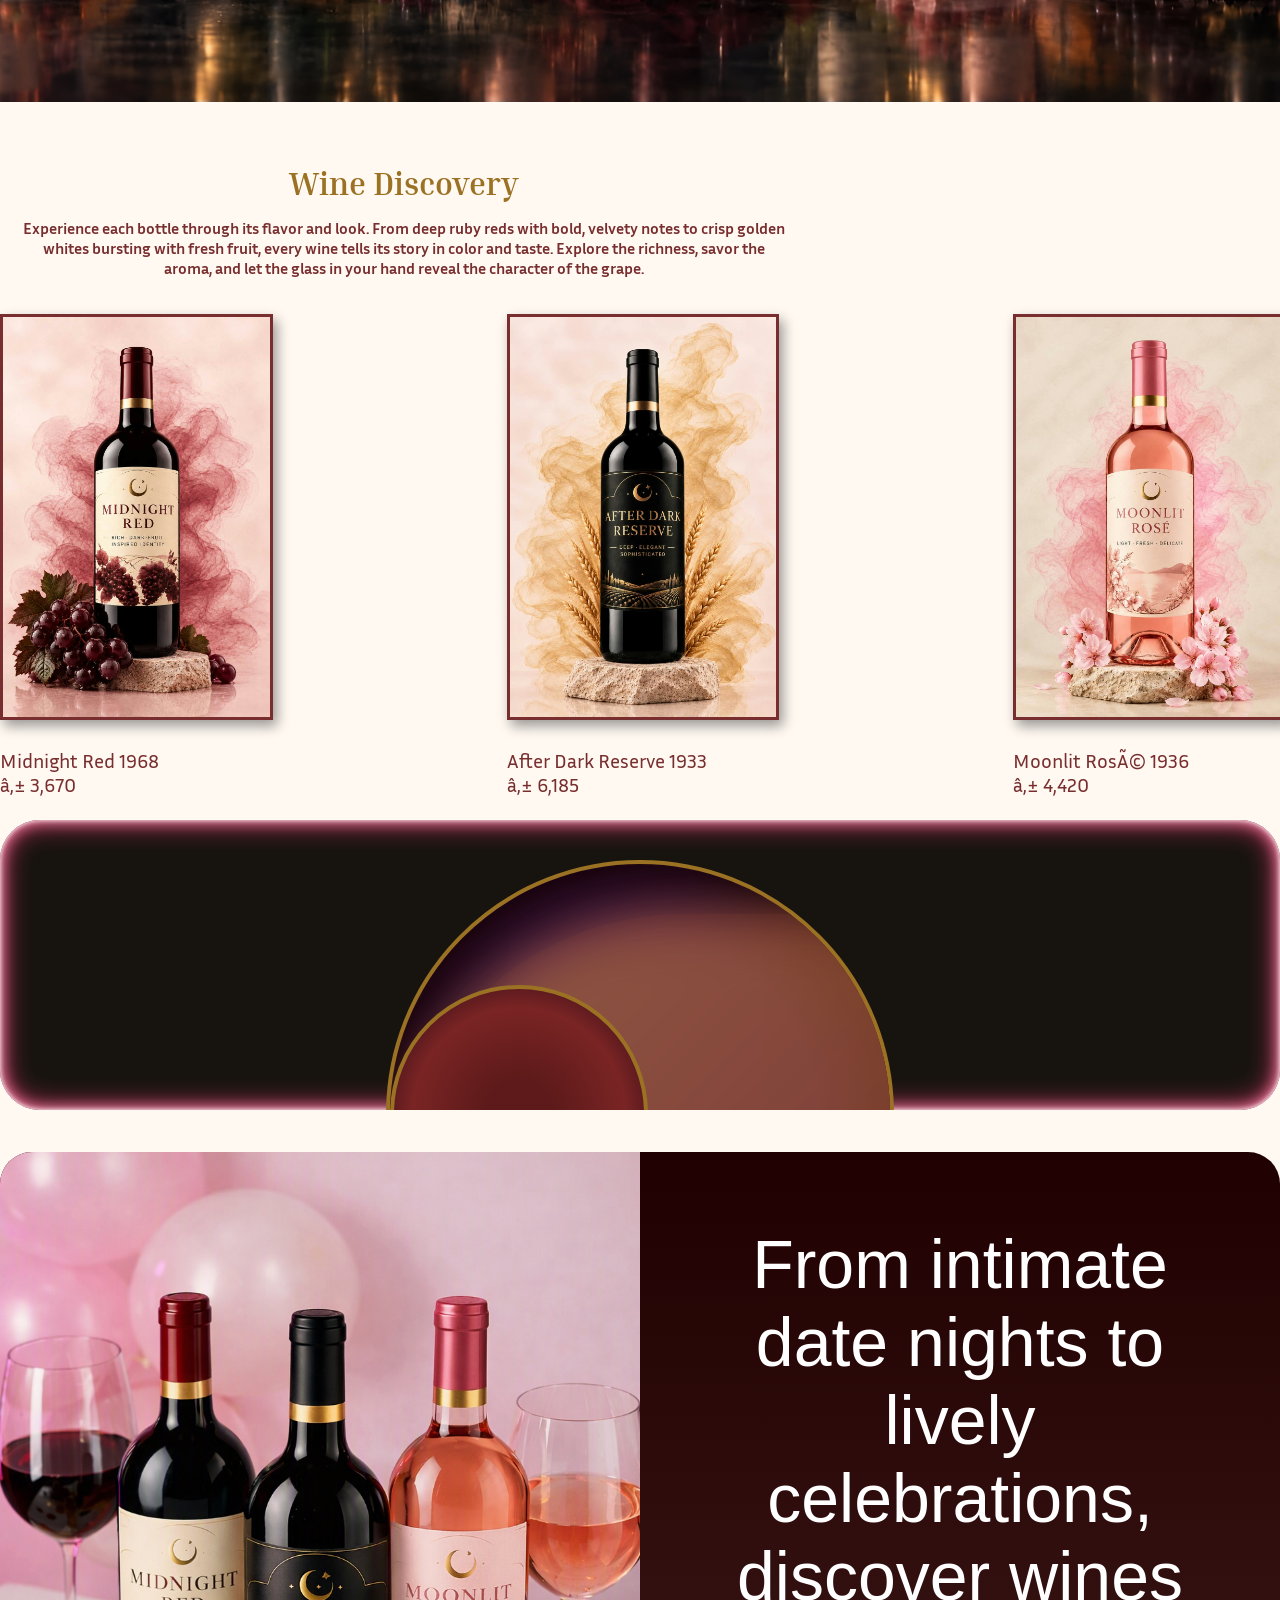
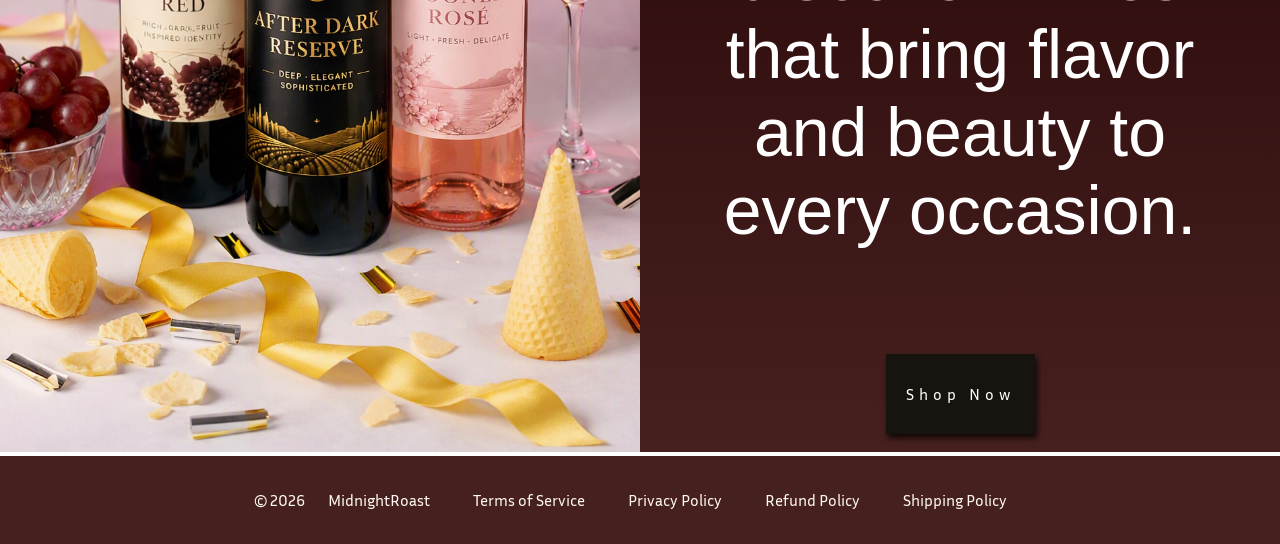
==== commit f2827fcd: "commit" ====
--- a/index.html
+++ b/index.html
@@ -1,8 +1,8 @@
-<!DOCTYPE html>
+﻿<!DOCTYPE html>
 <html lang="en">
 <head>
-    <link rel="stylesheet" href="styles/main.css">
-    <link rel="stylesheet" href="styles/home.css">
+    <link rel="stylesheet" href="../styles/main.css">
+    <link rel="stylesheet" href="../styles/home.css">
     <link href="https://fonts.googleapis.com/css2?family=Nova+Flat&display=swap" rel="stylesheet">
     <link href="https://fonts.googleapis.com/css2?family=Inria+Sans:wght@300;400;700&display=swap" rel="stylesheet">
     <link href="https://fonts.googleapis.com/css2?family=Inria+Serif:wght@300;400;700&display=swap" rel="stylesheet">
@@ -13,7 +13,7 @@
     <title>Midnight Roast</title>
     <meta name="description" content="this is our website for our project in our PA1... this website includes a non exisisting product of wine called Midnight Roast">
 </head>
-<body class="home-page" data-root="" data-active-page="home">
+<body class="home-page" data-root="../" data-active-page="home">
     <div data-component="header"></div>
 <main>
     <section class="sec1">
@@ -23,9 +23,9 @@
             <h1>Midnight</h1><h1>Roast</h1>
             <p>Where the nights begins. A familliar Coffee identity, reimagined through the craft of wine.</p>
 
-            <a class="btn-shop" href="pages/wines.html">EXPLORE OUR COLLECTION</a>
+            <a class="btn-shop" href="wines.html">EXPLORE OUR COLLECTION</a>
         </div>
-        <img src="img/wine.png" alt="bottle-wine" class="wine-img">
+        <img src="../img/wine.png" alt="bottle-wine" class="wine-img">
     </section>
 
     <section class="sec2">  
@@ -44,16 +44,16 @@
         </div>
         <div class="container2" >
             <div class="box" data-color="#782E2E" data-text="Midnight Red">
-                <a href="store.html"><img src="img/red.png" alt="bottle-wine-Red/flavor"></a>
-                <a href="">Midnight Red 1968 <br>₱ 3,670</a>
+                <a href="pages/wines.html"><img src="../img/red.png" alt="bottle-wine-Red/flavor"></a>
+                <a href="pages/wines.html">Midnight Red 1968 <br>â‚± 3,670</a>
             </div>
             <div class="box" data-color="#fff" data-text="After Dark Reserve">
-                <a href="store.html"><img src="img/dark.png" alt="Dark"></a>
-                <a href="">After Dark Reserve 1933 <br>₱ 6,185</a>
+                <a href="pages/wines.html"><img src="../img/dark.png" alt="Dark"></a>
+                <a href="pages/wines.html">After Dark Reserve 1933 <br>â‚± 6,185</a>
             </div>
-            <div class="box" data-color="#b87389" data-text="Moonlit Rosé">
-                <a href="store.html"><img src="img/rose.png" alt="Rose"></a>
-                <a href="">Moonlit Rosé 1936 <br>₱ 4,420</a>
+            <div class="box" data-color="#b87389" data-text="Moonlit RosÃ©">
+                <a href="pages/wines.html"><img src="../img/rose.png" alt="Rose"></a>
+                <a href="pages/wines.html">Moonlit RosÃ© 1936 <br>â‚± 4,420</a>
             </div>
         </div>
         <div class="circle-wrap" id="circle">
@@ -70,7 +70,7 @@
 
     <section class="sec4">
         <div class="container3">
-            <img src="img/wines.png" alt="wines">
+            <img src="../img/wines.png" alt="wines">
             <div>
             <h3>From intimate date nights to lively celebrations, discover wines that bring flavor and beauty to every occasion.</h3>
             <a class="btn-shop" href="pages/wines.html">Shop Now</a>
@@ -84,8 +84,8 @@
 <div data-component="auth-modal"></div>
 
 <!--JS-->
-<script src="components/components.js" defer></script>
-    <script src="scripts/index.js" defer></script>
+<script src="../components/components.js" defer></script>
+    <script src="../scripts/index.js" defer></script>
 </body>
 </html>
 
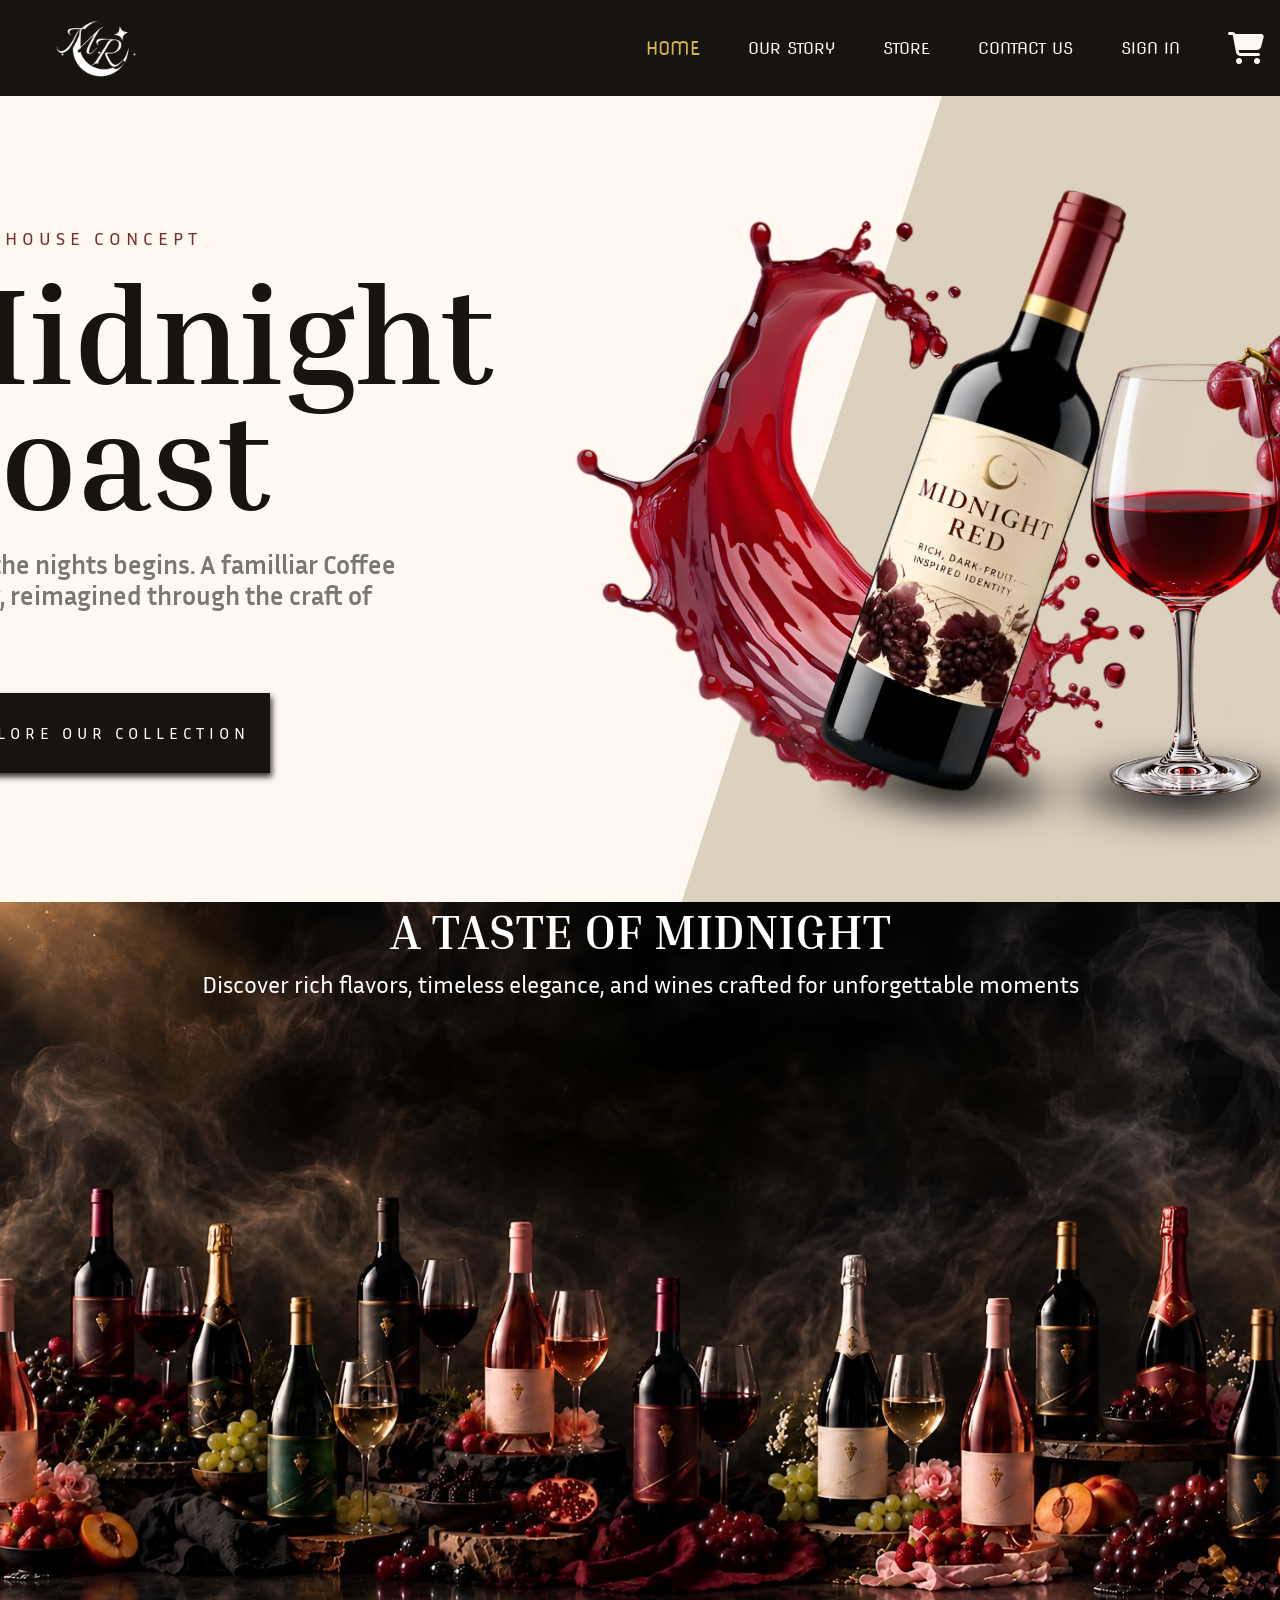
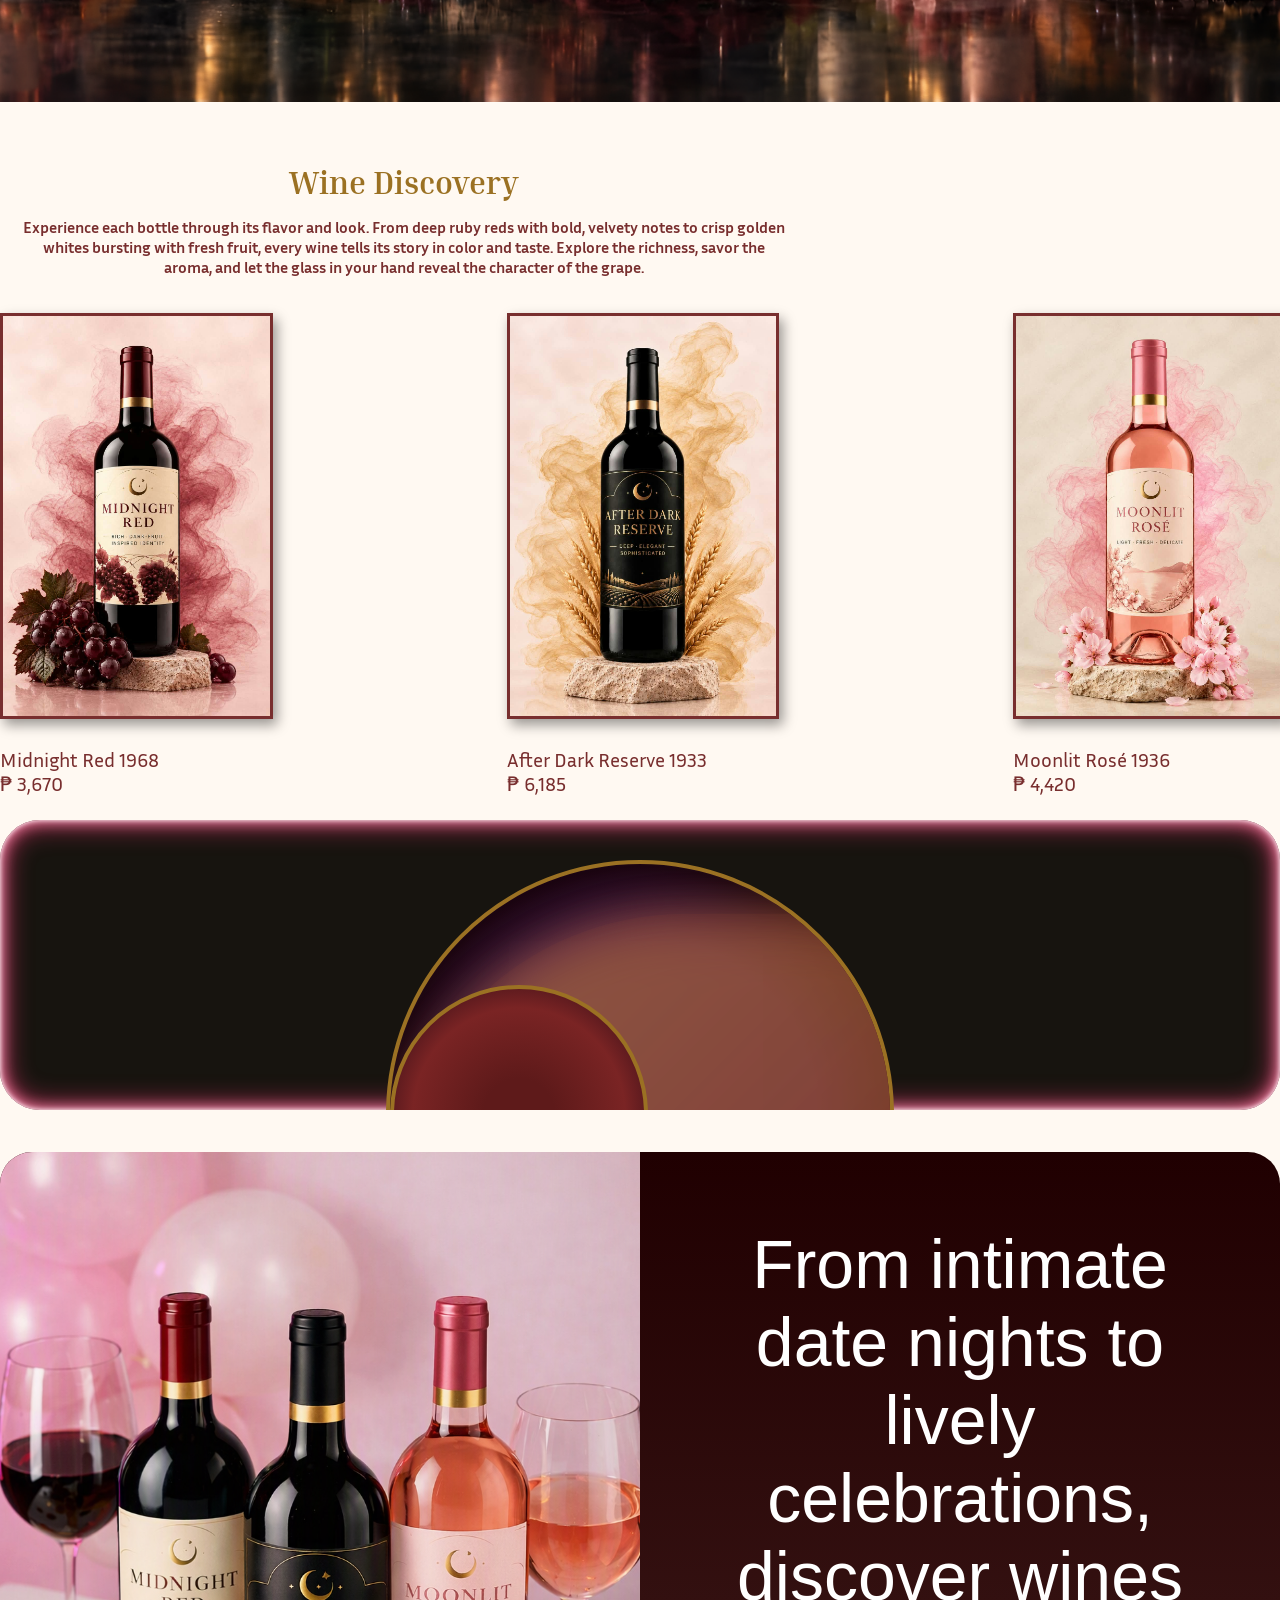
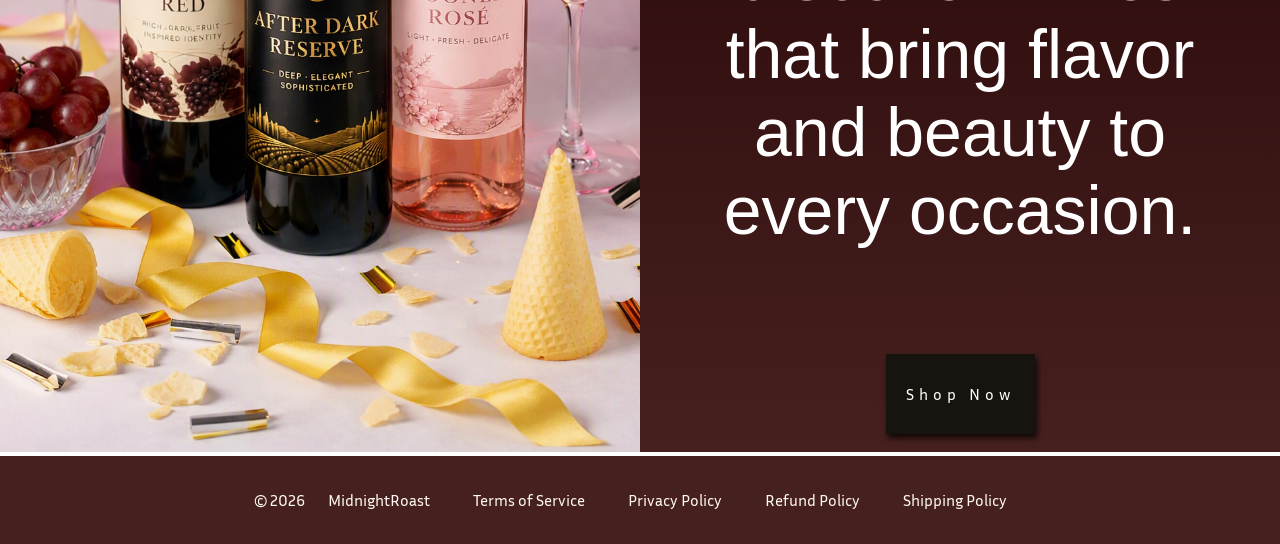
==== commit fd8c1e64: "Merge remote-tracking branch 'origin' into mark" ====
--- a/index.html
+++ b/index.html
@@ -1,8 +1,8 @@
-﻿<!DOCTYPE html>
+<!DOCTYPE html>
 <html lang="en">
 <head>
-    <link rel="stylesheet" href="../styles/main.css">
-    <link rel="stylesheet" href="../styles/home.css">
+    <link rel="stylesheet" href="styles/main.css">
+    <link rel="stylesheet" href="styles/home.css">
     <link href="https://fonts.googleapis.com/css2?family=Nova+Flat&display=swap" rel="stylesheet">
     <link href="https://fonts.googleapis.com/css2?family=Inria+Sans:wght@300;400;700&display=swap" rel="stylesheet">
     <link href="https://fonts.googleapis.com/css2?family=Inria+Serif:wght@300;400;700&display=swap" rel="stylesheet">
@@ -23,9 +23,9 @@
             <h1>Midnight</h1><h1>Roast</h1>
             <p>Where the nights begins. A familliar Coffee identity, reimagined through the craft of wine.</p>
 
-            <a class="btn-shop" href="wines.html">EXPLORE OUR COLLECTION</a>
+            <a class="btn-shop" href="pages/wines.html">EXPLORE OUR COLLECTION</a>
         </div>
-        <img src="../img/wine.png" alt="bottle-wine" class="wine-img">
+        <img src="img/wine.png" alt="bottle-wine" class="wine-img">
     </section>
 
     <section class="sec2">  
@@ -44,16 +44,16 @@
         </div>
         <div class="container2" >
             <div class="box" data-color="#782E2E" data-text="Midnight Red">
-                <a href="pages/wines.html"><img src="../img/red.png" alt="bottle-wine-Red/flavor"></a>
-                <a href="pages/wines.html">Midnight Red 1968 <br>â‚± 3,670</a>
+                <a href="pages/wines.html"><img src="img/red.png" alt="bottle-wine-Red/flavor"></a>
+                <a href="pages/wines.html">Midnight Red 1968 <br>₱ 3,670</a>
             </div>
             <div class="box" data-color="#fff" data-text="After Dark Reserve">
-                <a href="pages/wines.html"><img src="../img/dark.png" alt="Dark"></a>
-                <a href="pages/wines.html">After Dark Reserve 1933 <br>â‚± 6,185</a>
+                <a href="pages/wines.html"><img src="img/dark.png" alt="Dark"></a>
+                <a href="pages/wines.html">After Dark Reserve 1933 <br>₱ 6,185</a>
             </div>
-            <div class="box" data-color="#b87389" data-text="Moonlit RosÃ©">
-                <a href="pages/wines.html"><img src="../img/rose.png" alt="Rose"></a>
-                <a href="pages/wines.html">Moonlit RosÃ© 1936 <br>â‚± 4,420</a>
+            <div class="box" data-color="#b87389" data-text="Moonlit Rosé">
+                <a href="pages/wines.html"><img src="img/rose.png" alt="Rose"></a>
+                <a href="pages/wines.html">Moonlit Rosé 1936 <br>₱ 4,420</a>
             </div>
         </div>
         <div class="circle-wrap" id="circle">
@@ -70,7 +70,7 @@
 
     <section class="sec4">
         <div class="container3">
-            <img src="../img/wines.png" alt="wines">
+            <img src="img/wines.png" alt="wines">
             <div>
             <h3>From intimate date nights to lively celebrations, discover wines that bring flavor and beauty to every occasion.</h3>
             <a class="btn-shop" href="pages/wines.html">Shop Now</a>
@@ -84,8 +84,8 @@
 <div data-component="auth-modal"></div>
 
 <!--JS-->
-<script src="../components/components.js" defer></script>
-    <script src="../scripts/index.js" defer></script>
+<script src="components/components.js" defer></script>
+    <script src="scripts/index.js" defer></script>
 </body>
 </html>
 
